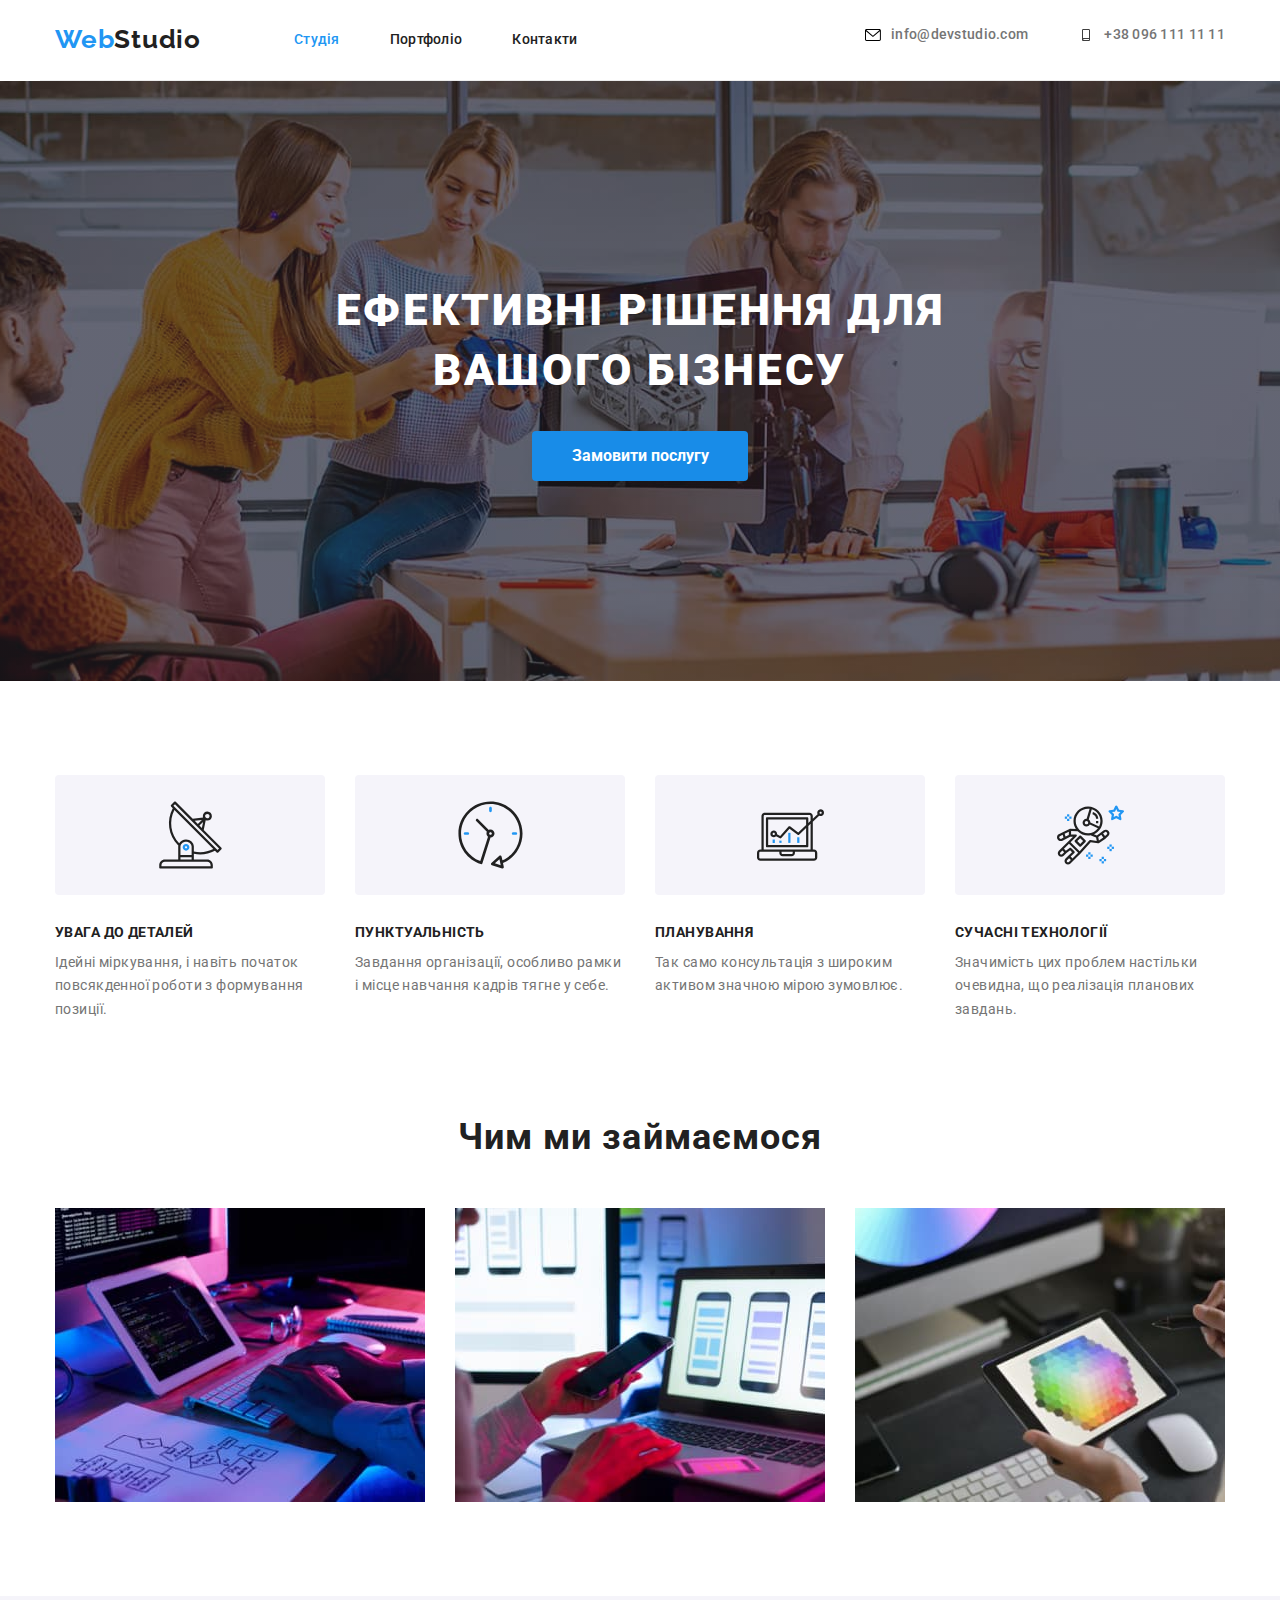
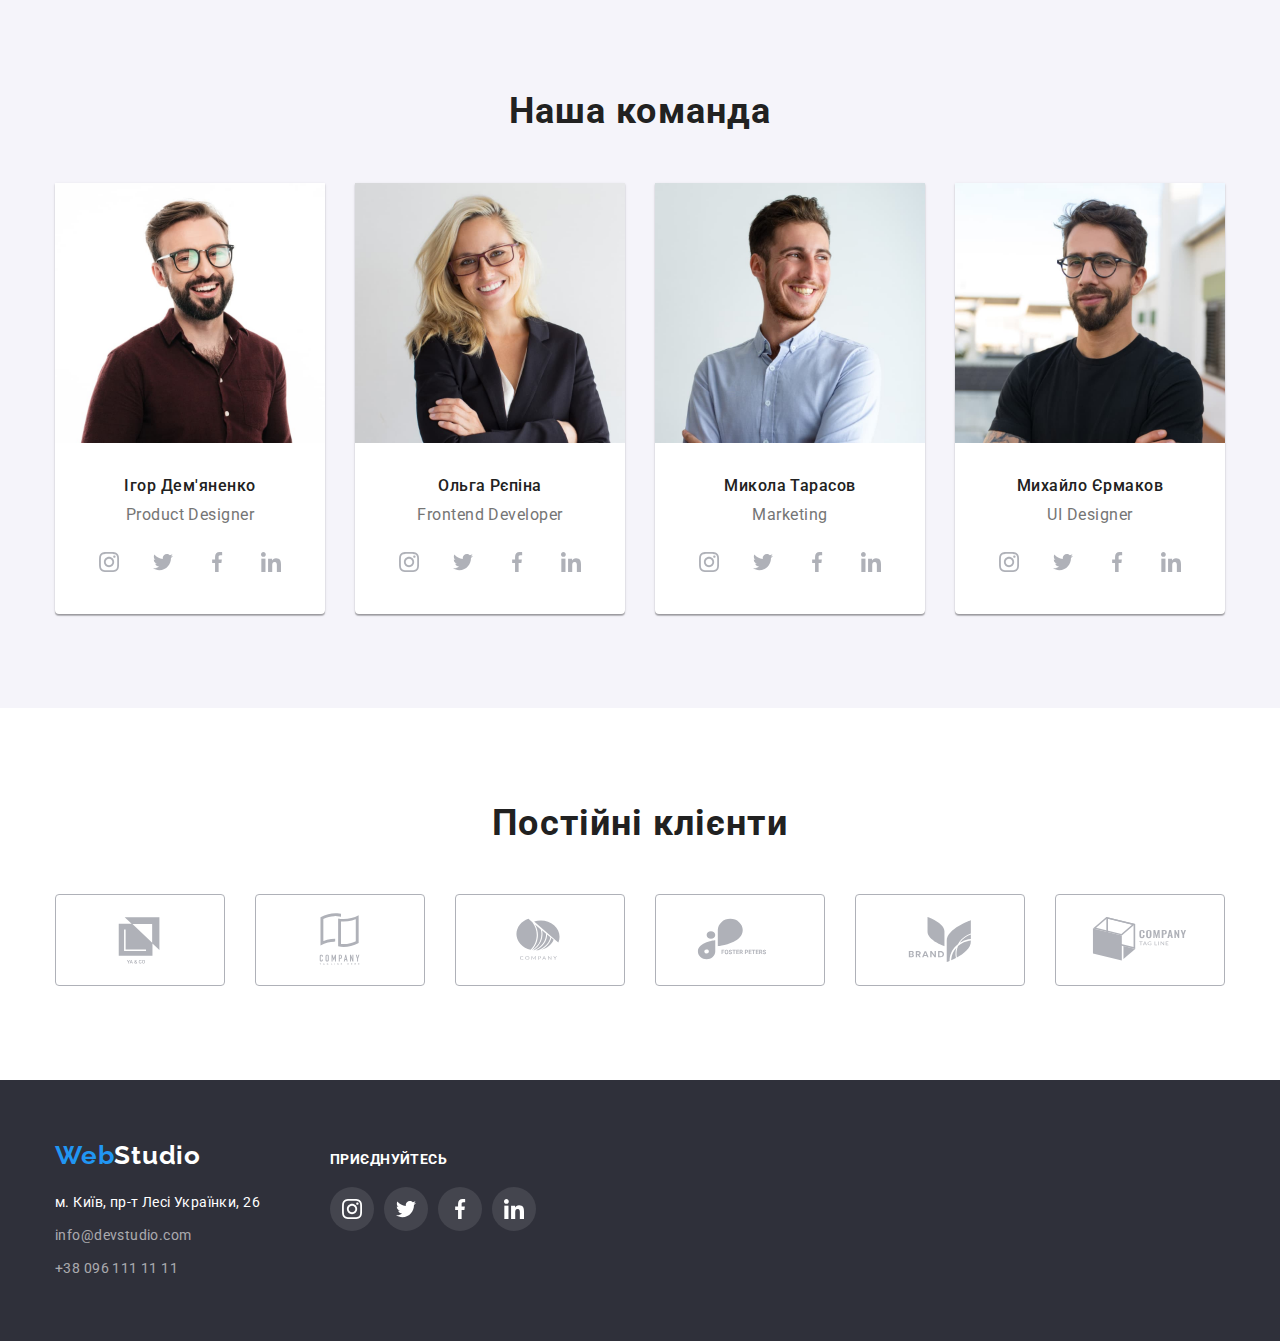
==== index.html @ f7075332 "починає дз-5" ====
<!DOCTYPE html>
<html lang="uk">
<head>
    <meta charset="UTF-8">
    <meta name="viewport" content="width=device-width, initial-scale=1.0">
    <title>Document</title>
    <link rel="preconnect" href="https://fonts.googleapis.com">
    <link rel="preconnect" href="https://fonts.gstatic.com" crossorigin>
    <link href="https://fonts.googleapis.com/css2?family=Raleway:wght@700&family=Roboto:wght@400;500;700;900&display=swap"
        rel="stylesheet">
        <link rel="stylesheet" href="https://cdn.jsdelivr.net/npm/modern-normalize@1.1.0/modern-normalize.min.css">
    <link rel="stylesheet" href="./css/style.css">
</head>
<body>
    <header class="main-header">
     <div class="content-header conteiner">
      <nav class="main-nav">
      <a class="logo link" href="./index.html">Web<span class="logo-black">Studio</span></a>
      <ul class="menu list">
       <li class="menu-item"><a class="menu-link link current" href="./index.html">Студія</a></li>
       <li class="menu-item"><a class="menu-link link" href="./portfolio.html">Портфоліо</a></li>
       <li class="menu-item"><a class="menu-link link" href="">Контакти</a></li>
    </ul>
    </nav>
    <ul class="contact list">
        <li class="contact-item">
               <a class="contact-mail link" href="mailto:info@devstudio.com"><svg class="svg-header" width="16px" height="12px">
                <use href="./img/sprite.svg#icon-envelope"></use>
               </svg>info@devstudio.com</a>
        </li>
        <li class="contact-item"><a class="contact-tel link" href="tel:+380961111111"><svg class="svg-header" width="16px" height="12px">
            <use href="./img/sprite.svg#icon-smartphone"></use>
        </svg>+38 096 111 11 11</a>
        </li>
    </ul>
</div>
    </header>
    
    <main>
        <section class="section hero">
            <div class="hero-content conteiner">
            <h1 class="hero-title">Ефективні рішення для вашого бізнесу</h1>
            <button class="modal-button" type="button">Замовити послугу</button>
        </div>
        </section>
        <section class="section">
            <div class="conteiner">
            <h2 class="section-title visually-hidden link">Наші особливості</h2>
            <ul class="benefits-list list">
                <li class="work-item">
                    <div class="svg-item">
                    <svg class="work-svg">
                        <use href="./img/sprite.svg#icon-antenna"></use>
                    </svg>
                   </div>
                    <h3 class="work-title">УВАГА ДО ДЕТАЛЕЙ</h3>
                    <p class="benefits-text">Ідейні міркування, і навіть початок повсякденної роботи з формування позиції.</p>
                </li>
                <li class="work-item">
                    <div class="svg-item">
                        <svg class="work-svg">
                        <use href="./img/sprite.svg#icon-clock"></use>
                    </svg>
                   </div>
                    <h3 class="work-title">ПУНКТУАЛЬНІСТЬ</h3>
                    <p class="benefits-text">Завдання організації, особливо рамки і місце навчання кадрів тягне у себе.</p>
                </li>
                <li class="work-item">
                    <div class="svg-item">
                    <svg class="work-svg">
                        <use href="./img/sprite.svg#icon-diagram"></use>
                    </svg>
                </div>
                    <h3 class="work-title">ПЛАНУВАННЯ</h3>
                    <p class="benefits-text">Так само консультація з широким активом значною мірою зумовлює.</p>
                </li>
                <li class="work-item">
                    <div class="svg-item">
                    <svg class="work-svg">
                        <use href="./img/sprite.svg#icon-astronaut"></use>
                    </svg>
                    </div>
                    <h3 class="work-title">СУЧАСНІ ТЕХНОЛОГІЇ</h3>
                    <p class="benefits-text">Значимість цих проблем настільки очевидна, що реалізація планових завдань.</p>
                </li>
            </ul>
        </div>
        </section>
        <section class="section about">
            <div class="conteiner">
            <h2 class="section-title">Чим ми займаємося</h2>
            <ul class="img-list list">
                <li>
                    <img class="img-about" src="./img/верстка.jpg" alt="верстка" width="370">
                </li>
                <li>
                    <img class="img-about" src="./img/адаптація.jpg" alt="адаптація" width="370">
                </li>
                <li>
                    <img class="img-about" src="./img/графічні_роботи.jpg" alt="графічні роботи" width="370">
                </li>
            </ul>
        </div>
        </section>
        <section class="section" style="background-color: #F5F4FA;">
            <div class="conteiner">
            <h2 class="team-title">Наша команда</h2>
            <ul class="personal-list list">
                <li class="team-item">
                    <img class="img-team" src="./img/Product_Designer.jpg" alt="Product Designer" width="270">
                    <h3 class="personal-title">Ігор Дем'яненко</h3>
                    <p class="personal-text">Product Designer</p>
                    <ul class="social-list list">
                        <li class="social-item">
                            <a class="social-link" href="">
                            <svg class="svg-social" lang="en" aria-label="icon instagram" width="20px" height="20px">
                                <use href="./img/sprite.svg#icon-instagram"></use>
                            </svg>
                        </a>
                        </li>
                        <li><a class="social-link" href="">
                            <svg class="svg-social" lang="en" aria-label="icon twitter" width="20px" height="20px">
                                <use href="./img/sprite.svg#icon-Twitter"></use>
                            </svg>
                        </a>
                        </li>
                        <li>
                            <a class="social-link" href="">
                            <svg class="svg-social" lang="en" aria-label="icon facebook" width="20px" height="20px">
                                <use href="./img/sprite.svg#icon-facebook"></use>
                            </svg>
                        </a>
                        </li>
                        <li>
                            <a class="social-link" href="">
                            <svg class="svg-social" lang="en" aria-label="icon linkedin" width="20px" height="20px">
                                <use href="./img/sprite.svg#icon-linkedin"></use>
                            </svg>
                        </a>
                        </li>
                    </ul>
                </li>
                <li class="team-item">
                    <img class="img-team" src="./img/Frontend_Developer.jpg" alt="Frontend Developer" width="270">
                    <h3 class="personal-title">Ольга Рєпіна</h3>
                    <p class="personal-text">Frontend Developer</p>
                    <ul class="social-list list">
                        <li class="social-item">
                            <a class="social-link" href="">
                            <svg class="svg-social" lang="en" aria-label="icon instagram" width="20px" height="20px">
                                <use href="./img/sprite.svg#icon-instagram"></use>
                            </svg>
                        </a>
                        </li>
                        <li><a class="social-link" href="">
                            <svg class="svg-social" lang="en" aria-label="icon twitter" width="20px" height="20px">
                                <use href="./img/sprite.svg#icon-Twitter"></use>
                            </svg>
                        </a>
                        </li>
                        <li>
                            <a class="social-link" href="">
                            <svg class="svg-social" lang="en" aria-label="icon facebook" width="20px" height="20px">
                                <use href="./img/sprite.svg#icon-facebook"></use>
                            </svg>
                        </a>
                        </li>
                        <li>
                            <a class="social-link" href="">
                            <svg class="svg-social" lang="en" aria-label="icon linkedin" width="20px" height="20px">
                                <use href="./img/sprite.svg#icon-linkedin"></use>
                            </svg>
                        </a>
                        </li>
                    </ul>
                </li>
                <li class="team-item">
                    <img class="img-team" src="./img/Marketing.jpg" alt="Marketing" width="270">
                    <h3 class="personal-title">Микола Тарасов</h3>
                    <p class="personal-text">Marketing</p>
                    <ul class="social-list list">
                        <li class="social-item">
                            <a class="social-link" href="">
                            <svg class="svg-social" lang="en" aria-label="icon instagram" width="20px" height="20px">
                                <use href="./img/sprite.svg#icon-instagram"></use>
                            </svg>
                        </a>
                        </li>
                        <li><a class="social-link" href="">
                            <svg class="svg-social" lang="en" aria-label="icon twitter" width="20px" height="20px">
                                <use href="./img/sprite.svg#icon-Twitter"></use>
                            </svg>
                        </a>
                        </li>
                        <li>
                            <a class="social-link" href="">
                            <svg class="svg-social" lang="en" aria-label="icon facebook" width="20px" height="20px">
                                <use href="./img/sprite.svg#icon-facebook"></use>
                            </svg>
                        </a>
                        </li>
                        <li>
                            <a class="social-link" href="">
                            <svg class="svg-social" lang="en" aria-label="icon linkedin" width="20px" height="20px">
                                <use href="./img/sprite.svg#icon-linkedin"></use>
                            </svg>
                        </a>
                        </li>
                    </ul>
                </li>
                <li class="team-item">
                    <img class="img-team" src="./img/UI_Designer.jpg" alt="UI Designer" width="270">
                    <h3 class="personal-title">Михайло Єрмаков</h3>
                    <p class="personal-text">UI Designer</p>
                    <ul class="social-list list">
                        <li class="social-item">
                            <a class="social-link" href="">
                            <svg class="svg-social" lang="en" aria-label="icon instagram" width="20px" height="20px">
                                <use href="./img/sprite.svg#icon-instagram"></use>
                            </svg>
                        </a>
                        </li>
                        <li><a class="social-link" href="">
                            <svg class="svg-social" lang="en" aria-label="icon twitter" width="20px" height="20px">
                                <use href="./img/sprite.svg#icon-Twitter"></use>
                            </svg>
                        </a>
                        </li>
                        <li>
                            <a class="social-link" href="">
                            <svg class="svg-social" lang="en" aria-label="icon facebook" width="20px" height="20px">
                                <use href="./img/sprite.svg#icon-facebook"></use>
                            </svg>
                        </a>
                        </li>
                        <li>
                            <a class="social-link" href="">
                            <svg class="svg-social" lang="en" aria-label="icon linkedin" width="20px" height="20px">
                                <use href="./img/sprite.svg#icon-linkedin"></use>
                            </svg>
                        </a>
                        </li>
                    </ul>
                </li>
            </ul>
        </div>
        </section>
        <section class="section">
            <div class="conteiner">
                <h2 class="client-title">Постійні клієнти</h2>
                <ul class="client-list list">
                    <li class="client-item">
                        <a class="client-link" href="">
                            <svg class="client-svg">
                                <use href="./img/sprite.svg#icon-Company"></use>
                            </svg>
                        </a>
                    </li>
                    <li class="client-item">
                        <a class="client-link" href="">
                            <svg class="client-svg">
                                <use href="./img/sprite.svg#icon-Company-1"></use>
                            </svg>
                        </a>
                    </li>
                    <li class="client-item">
                        <a class="client-link" href="">
                            <svg class="client-svg">
                                <use href="./img/sprite.svg#icon-Company-2"></use>
                            </svg>
                        </a>
                    </li>
                    <li class="client-item">
                        <a class="client-link" href="">
                            <svg class="client-svg">
                                <use href="./img/sprite.svg#icon-Company-3"></use>
                            </svg>
                        </a>
                    </li>
                    <li class="client-item">
                        <a class="client-link" href="">
                            <svg class="client-svg">
                                <use href="./img/sprite.svg#icon-Company-4"></use>
                            </svg>
                        </a>
                    </li>
                    <li class="client-item">
                        <a class="client-link" href="">
                            <svg class="client-svg">
                                <use href="./img/sprite.svg#icon-Company-5"></use>
                            </svg>
                        </a>
                    </li>
                </ul>
            </div>
        </section>
    </main>
    <footer class="footer">
        <div class="conteiner footer-parts">
            <div class="footer-left">
        <a class="logo-footer link" href="./index.html">Web<span class="logo-white">Studio</span></a>
        <address class="footer-contact">
         <ul class="contact-footer list">
            <li class="contact-item"><a class="contact-adress link" href="">м. Київ, пр-т Лесі Українки, 26</a>
            </li>
            <li class="contact-item"><a class="contact-mail-footer link" href="mailto:info@devstudio.com">info@devstudio.com</a>
            </li>
            <li class="contact-item"><a class="contact-tel-footer link" href="tel:+380961111111">+38 096 111 11 11</a>
            </li>
         </ul>
        </address>
       </div>
        <div class="footer-social">
        <h3 class="footer-social-title">приєднуйтесь</h3>
        <ul class="footer-social-list list">
            <li class="footer-social-item">
                <a class="social-link-footer" href="">
                    <svg class="svg-social-footer" lang="en" aria-label="icon instagram" width="20px" height="20px">
                        <use href="./img/sprite.svg#icon-instagram"></use>
                    </svg>
                </a>
            </li>
            <li class="footer-social-item">
                <a class="social-link-footer" href="">
                    <svg class="svg-social-footer" lang="en" aria-label="icon Twitter" width="20px" height="20px">
                        <use href="./img/sprite.svg#icon-Twitter"></use>
                    </svg>
                </a>
            </li><li class="footer-social-item">
                <a class="social-link-footer" href="">
                    <svg class="svg-social-footer" lang="en" aria-label="icon facebook" width="20px" height="20px">
                        <use href="./img/sprite.svg#icon-facebook"></use>
                    </svg>
                </a>
            </li><li class="footer-social-item">
                <a class="social-link-footer" href="">
                    <svg class="svg-social-footer" lang="en" aria-label="icon linkedin" width="20px" height="20px">
                        <use href="./img/sprite.svg#icon-linkedin"></use>
                    </svg>
                </a>
            </li>
        </ul>
    </div>
    </div>
    
    </footer>
</body>
</html>
---- css/style.css ----
:root {
    --primary-text-color: #757575;
    --secondary-text-color: #212121;
    --background-color: #F5F5F5;
    --accent-color: #2196F3;

}

.link { 
    text-decoration: none;
 }

 .list {
    list-style: none;
}

.img {
    display: block;
}

.h2{
    display: none;
}



h1,
h2,
h3,
h4,
p {
    margin-top: 0;
    margin-bottom: 0;
}

ul,
ol {
    margin-top: 0;
    margin-bottom: 0;
    padding-left: 0;
}

.conteiner {
    margin-right: auto;
    margin-left: auto;
    width: 1200px;
    padding-right: 15px;
    padding-left: 15px;
    
    
}

.visually-hidden {
    position: absolute;
    width: 1px;
    height: 1px;
    margin: -1px;
    border: 0;
    padding: 0;
    white-space: nowrap;
    clip-path: inset(100%);
    clip: rect(0 0 0 0);
    overflow: hidden;
}

.section {
    padding-top: 94px;
    padding-bottom: 94px;
}


/* основной текст #757575*/
/* вторичный цвет текста #212121*/
/* цвет фона #F5F5F5*/
/* акцент #2196F3*/

/*header*/

.main-header {
    background-color: #FFFFFF;
}

.work {
    background-color: #FFFFFF;
}

.team {
    background-color: #F5F4FA;
}

body {
font-family: 'Roboto', sans-serif;
color: var(--primary-text-color);
font-size: 14px;
}

.logo {
    font-family: 'Raleway';
    font-weight: 700;
    font-size: 26px;
    line-height: 1.19;
    letter-spacing: 0.03em;
    color: var(--accent-color);
    margin-right: 93px;
    padding-top: 24px;
    padding-bottom: 25px;
}

.logo-black {
    color: var(--secondary-text-color);
}

.logo-white {
    color: #FFFFFF;
}



.menu-item {
    font-weight: 500;
    font-size: 14px;
    line-height: 1.14;
    letter-spacing: 0.02em;
    color:var(--secondary-text-color);
}

.content-header {
    display: flex;
    align-items: center;
    border-bottom: 1px solid #ECECEC;;
}

.main-nav {
    display: flex;
    align-items: center;
}

.menu {
    display: flex;
    align-items: center;
    column-gap: 50px;

}

.contact {
    display: flex;
    column-gap: 50px;
    margin-left: auto; 
}

.svg-header {
    margin-right: 10px;
}


.menu .current {
    color: var(--accent-color);
}
        
.menu-link:hover,
.menu-link:focus {
color: var(--accent-color);
}



.menu-link {
    color: var(--secondary-text-color);
}

.contact-mail {
    display: flex;
    color: var(--primary-text-color);
    font-weight: 500;
    font-size: 14px;
    line-height: 1.14;
    letter-spacing: 0.02em;
    align-items: center;
}

.contact-tel {
    color: var(--primary-text-color);
    font-weight: 500;
    font-size: 14px;
    line-height: 1.14;
    letter-spacing: 0.02em;
    display: flex;
    align-items: center;
}



.contact-mail:hover,
.contact-mail:focus {
    color: var(--accent-color);
    fill: var(--accent-color);
}

.contact-tel:hover,
.contact-tel:focus {
    color:var(--accent-color);
    fill: var(--accent-color);
}

.contact-mail-footer:hover,
.contact-mail-footer:focus {
    color: var(--accent-color);
}

.contact-tel-footer:hover,
.contact-tel-footer:focus {
    color: var(--accent-color);
}

.contact-adress:hover,
.contact-adress:focus{
    color:var(--accent-color);
}

/*    Hero    */

.hero {
    background-color: #2F303A;
    text-align: center;
    background-image: linear-gradient(rgba(47, 48, 58, 0.4), rgba(47, 48, 58, 0.4)), url("../img/background.jpg");
    background-size: cover;
    background-repeat: no-repeat;
    max-width: 1600px;
    background-position: center;
    padding-top: 200px;
    padding-bottom: 200px;
    margin-right: auto;
    margin-left: auto;
}

.hero-content {
    

}

.hero-title {
    width: 696px;
    font-weight: 900;
    font-size: 44px;
    line-height: 1.36;
    color: #FFFFFF;
    text-align: center;
    letter-spacing: 0.06em;
    text-transform: uppercase;
    margin-bottom: 30px;
    margin-right: auto;
    margin-left: auto;
}



.modal-button {
    width: 216px;
    height: 50px;
    font-weight: 700;
    font-size: 16px;
    line-height: 1.88;
    color: #FFFFFF;
    background-color: #188CE8;
    cursor: pointer;
    border: 216px 50px;
    border-radius: 4px;
    border: none;
}

/* work*/
.benefits-img-list{
    display: flex;
    column-gap: 30px;
}


.benefits-list {
    display: flex;
    column-gap: 30px;
}

.section-title {
    color: var(--secondary-text-color);
    font-size: 36px;
    line-height: 1.17;
    text-align: center;
    letter-spacing: 0.03em;
}

.work-img {
    width: 270px;
    height: 120px;
    border-radius: 4px;
    border: none;
    margin-bottom: 30px;
    background-color: #F5F4FA;
    padding-top: 25px;
}

.work-svg {
    width: 67px;
    height: 70px;
}

.work-title {
    font-size: 14px;
    line-height: 1.14;
    letter-spacing: 0.03em;
    text-transform: uppercase;
    color: var(--secondary-text-color);
    align-items: flex-start;
    margin-bottom: 10px;
}

.work-item {
    width: 270px;
   
}

.benefits-text {
    font-weight: 400;
    line-height: 1.71;
    letter-spacing: 0.03em;
}

.svg-item {
    display: flex;
    justify-content: center;
    height: 120px;
    border-radius: 4px;
    border: none;
    margin-bottom: 30px;
    background-color: #F5F4FA;
    padding-top: 25px;
}


/*about*/

.about {
    padding-top: 0px;
}



.img-list {
    display: flex;
    column-gap: 30px;
    margin-bottom: auto;
    margin-top: 50px;
}

.img-about {
    display: block;
    max-width: 100%;
    height: auto;
}



/* team */

.personal-list {
    display: flex;
    column-gap: 30px;
}

.social-list {
    display: flex;
    justify-content: center;
    padding-bottom: 30px;
    column-gap: 10px;
}

.svg-social {
    fill: #AFB1B8;
}

.social-link {
    display: flex;
    justify-content: center;
    align-items: center;
    width: 44px;
    height: 44px;
    border-radius: 50%;
}

.social-link:hover,
.social-link:focus {
    background-color: var(--accent-color);
}

.social-link:hover .svg-social,
.social-link:focus .svg-social {
    fill: #FFFFFF;
}

.personal-svg {
    display: flex;
}

.img-team {
    padding-bottom: 30px;
}

.team-item {
    background: #FFFFFF;
        /* material shadow v1 */
    
    box-shadow: 0px 1px 3px rgba(0, 0, 0, 0.12), 0px 1px 1px rgba(0, 0, 0, 0.14), 0px 2px 1px rgba(0, 0, 0, 0.2);
    border-radius: 0px 0px 4px 4px;
}

.team-title {
    margin-bottom: 50px;
    color: var(--secondary-text-color);
        font-size: 36px;
        line-height: 1.17;
        text-align: center;
        letter-spacing: 0.03em;
}

.personal-title {
   font-weight: 500;
    font-size: 16px;
    line-height: 1.19;
    letter-spacing: 0.03em;
    margin-bottom: 10px;
    text-align: center;
    color: var(--secondary-text-color)
    
    
}

.personal-text {
    text-align: center;
    font-size: 16px;
    line-height: 1.19;
    letter-spacing: 0.03em;
    margin-bottom: 16px;
    }

    /* Client*/


.client-title {
    margin-bottom: 50px;
    color: var(--secondary-text-color);
    font-size: 36px;
    line-height: 1.17;
    text-align: center;
    letter-spacing: 0.03em;
}

.client-list {
    display: flex;
    column-gap: 30px;
}

 .client-link {
    display: flex;
    justify-content: center;
    align-items: center;
    width: 170px;
    height: 92px;
    border: 1px solid #AFB1B8;
    border-radius: 4px;
}

.client-svg {
    width: 106px;
    height: 60px;
    fill: #AFB1B8;
}

.client-link:hover .client-svg,
.client-link:focus .client-svg {
    fill: var(--accent-color);
}

.client-link:hover,
.client-link:focus {
    border: 1px solid var(--accent-color);
}


   

/*  Portfolio  */

.content-header-portfolio {
    display: flex;
    align-items: center;
    margin-bottom: 94px;
}



.filter {
    display: flex;
   justify-content: center;
    text-align: center;
    margin-bottom: 50px;
    gap: 8px;
}

.card-set {
    display: flex;
    flex-wrap: wrap;
    gap: 30px;
}

.project-item {
    width: calc((100% - 60px)/ 3 );
    border: 1px solid #EEEEEE;
}


.project-item:hover {
    box-shadow: 0px 1px 1px rgba(0, 0, 0, 0.12), 0px 4px 4px rgba(0, 0, 0, 0.06), 1px 4px 6px rgba(0, 0, 0, 0.16);
}


.button {
   font-family: inherit;
   font-weight: 500;
   font-size: 16px;
   line-height: 1.63;
   text-align: center;
   letter-spacing: 0.03em;
   cursor: pointer;
   color: var(--secondary-text-color);
   background-color: #F5F4FA;
   border: none;
   border-radius: 4px;
   padding: 6px 22px;
}

.filter .current {
    color: #FFFFFF;
    background-color: var(--accent-color);
}

.button:hover,
.button:focus {
    color: #FFFFFF;
    background-color: var(--accent-color);
    box-shadow: 0px 3px 1px rgba(0, 0, 0, 0.1), 0px 1px 2px rgba(0, 0, 0, 0.08), 0px 2px 2px rgba(0, 0, 0, 0.12);
}


.project-title {

    font-size: 18px;
    line-height: 2;
    letter-spacing: 0.06em;
    color: var(--secondary-text-color);
    padding-top: 20px;
    padding-right: 24px;
    padding-left: 24px;
    margin-bottom: 4px;
}
.project-text {
    
    font-size: 16px;
    line-height: 1.88;
    letter-spacing: 0.03em;
    padding-right: 24px;
    padding-left: 24px;
    padding-bottom: 20px;
}

/* footer */

.contact-item:not(:last-child) {
    margin-bottom: 9px;
}

.contact-adress {
    font-weight: 400;
    font-size: 14px;
    line-height: 1.71;
    letter-spacing: 0.03em;
    color: #FFFFFF;
}

.footer-contact {
    font-style: normal;
    margin-right: 70px;
}

.contact-footer {
    margin-bottom: auto;
    gap: 9px;
}

.contact-mail-footer {
    font-weight: 400;
    font-size: 14px;
    line-height: 1.71;
    letter-spacing: 0.03em;
    color: rgba(255, 255, 255, 0.6);
}

.contact-tel-footer {
    font-weight: 400;
    font-size: 14px;
    line-height: 1.71;
    letter-spacing: 0.03em;
    color: rgba(255, 255, 255, 0.6);
}

.logo-footer {
    font-family: 'Raleway';
    font-weight: 700;
    font-size: 26px;
    line-height: 1.19;
    letter-spacing: 0.03em;
    color: var(--accent-color);
    margin-bottom: 20px;
    display: block;

}

.footer {
    background-color: #2F303A;
    padding: 60px 0px;
}

/*.logo-footer {
    margin-top: 60px;
    margin-bottom: 20px;
}*/

.footer-parts {
    display: flex;
    align-items: baseline;
}

.footer-social-title {
    font-size: 14px;
    line-height: 16px;
    letter-spacing: 0.03em;
    text-transform: uppercase;
    color: #FFFFFF;
    margin-bottom: 20px;
}

.footer-social-list {
    display: flex;
    column-gap: 10px;
}

.social-link-footer {
    display: flex;
    justify-content: center;
    align-items: center;
    width: 44px;
    height: 44px;
    border-radius: 50%;
    background: rgba(255, 255, 255, 0.1);
}

.svg-social-footer {
    fill: #FFFFFF;
}

.social-link-footer:hover,
.social-link-footer:focus {
    background-color: var(--accent-color);
}
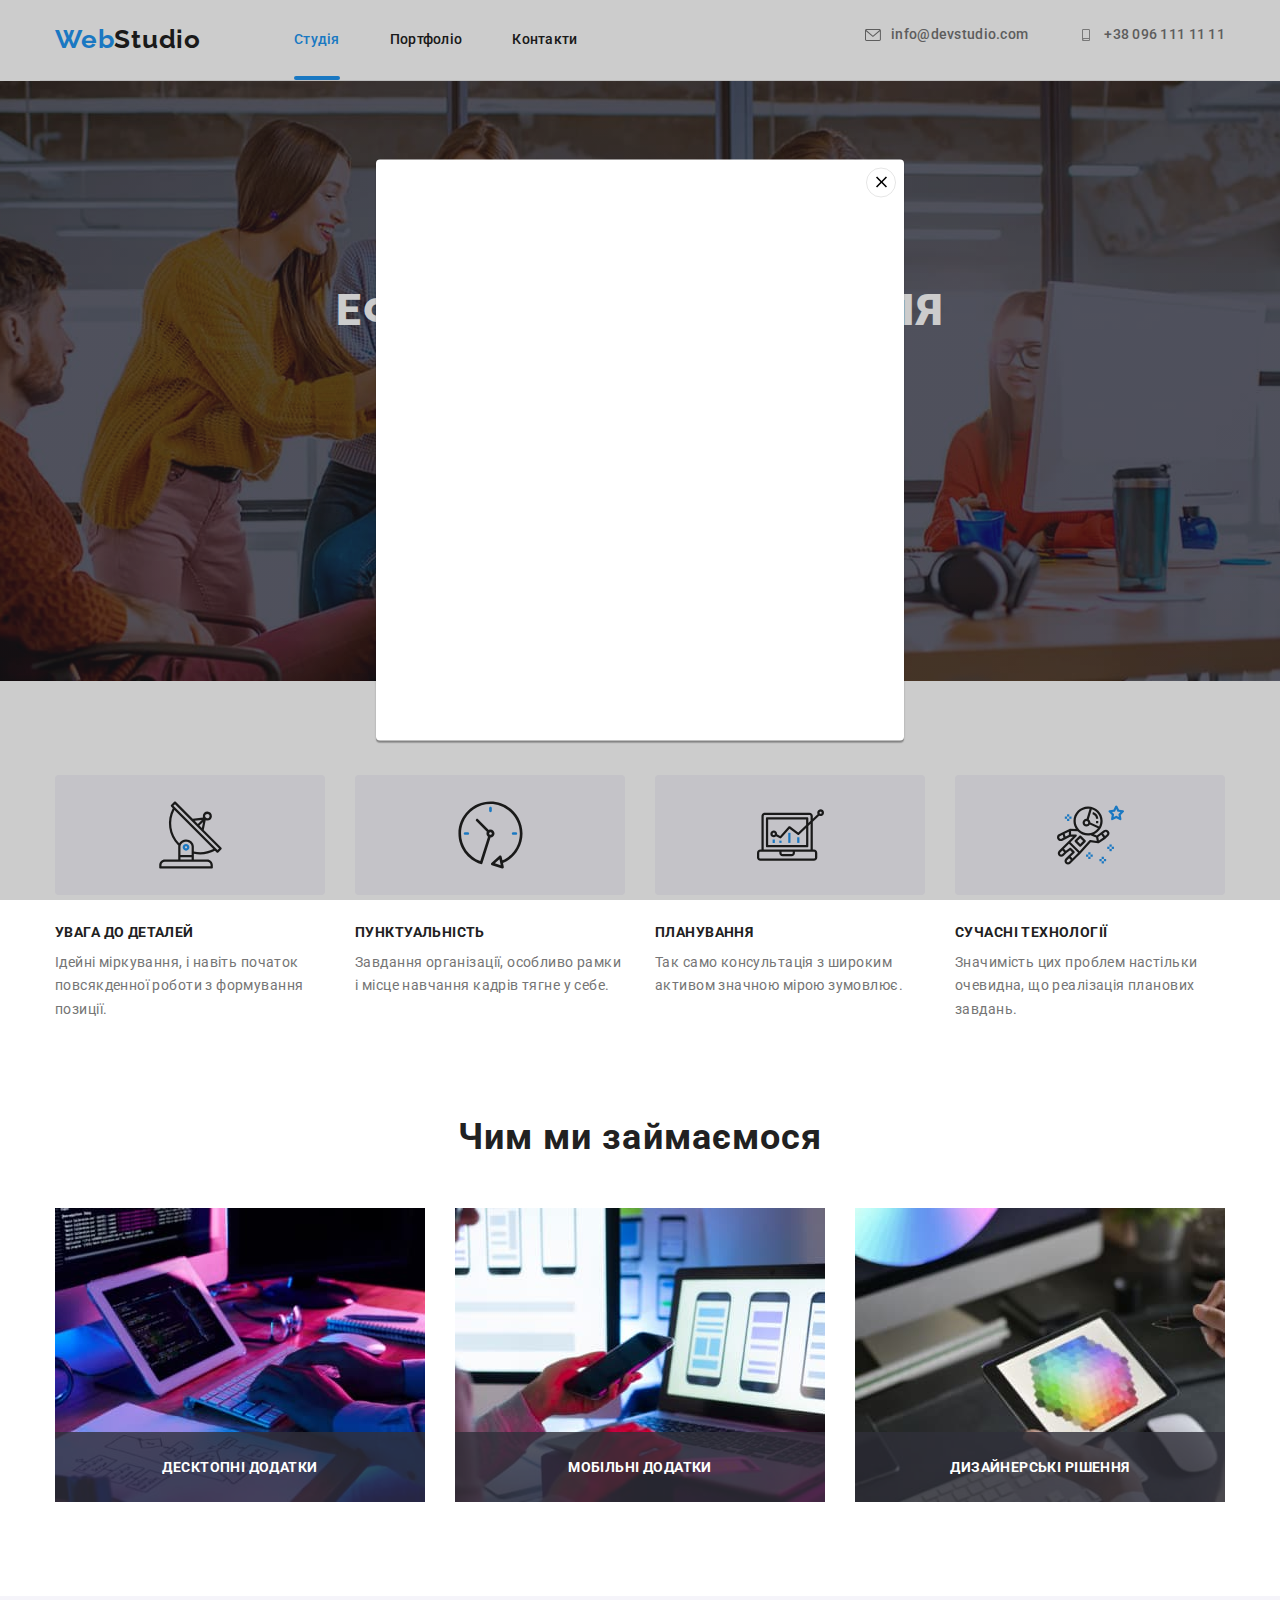
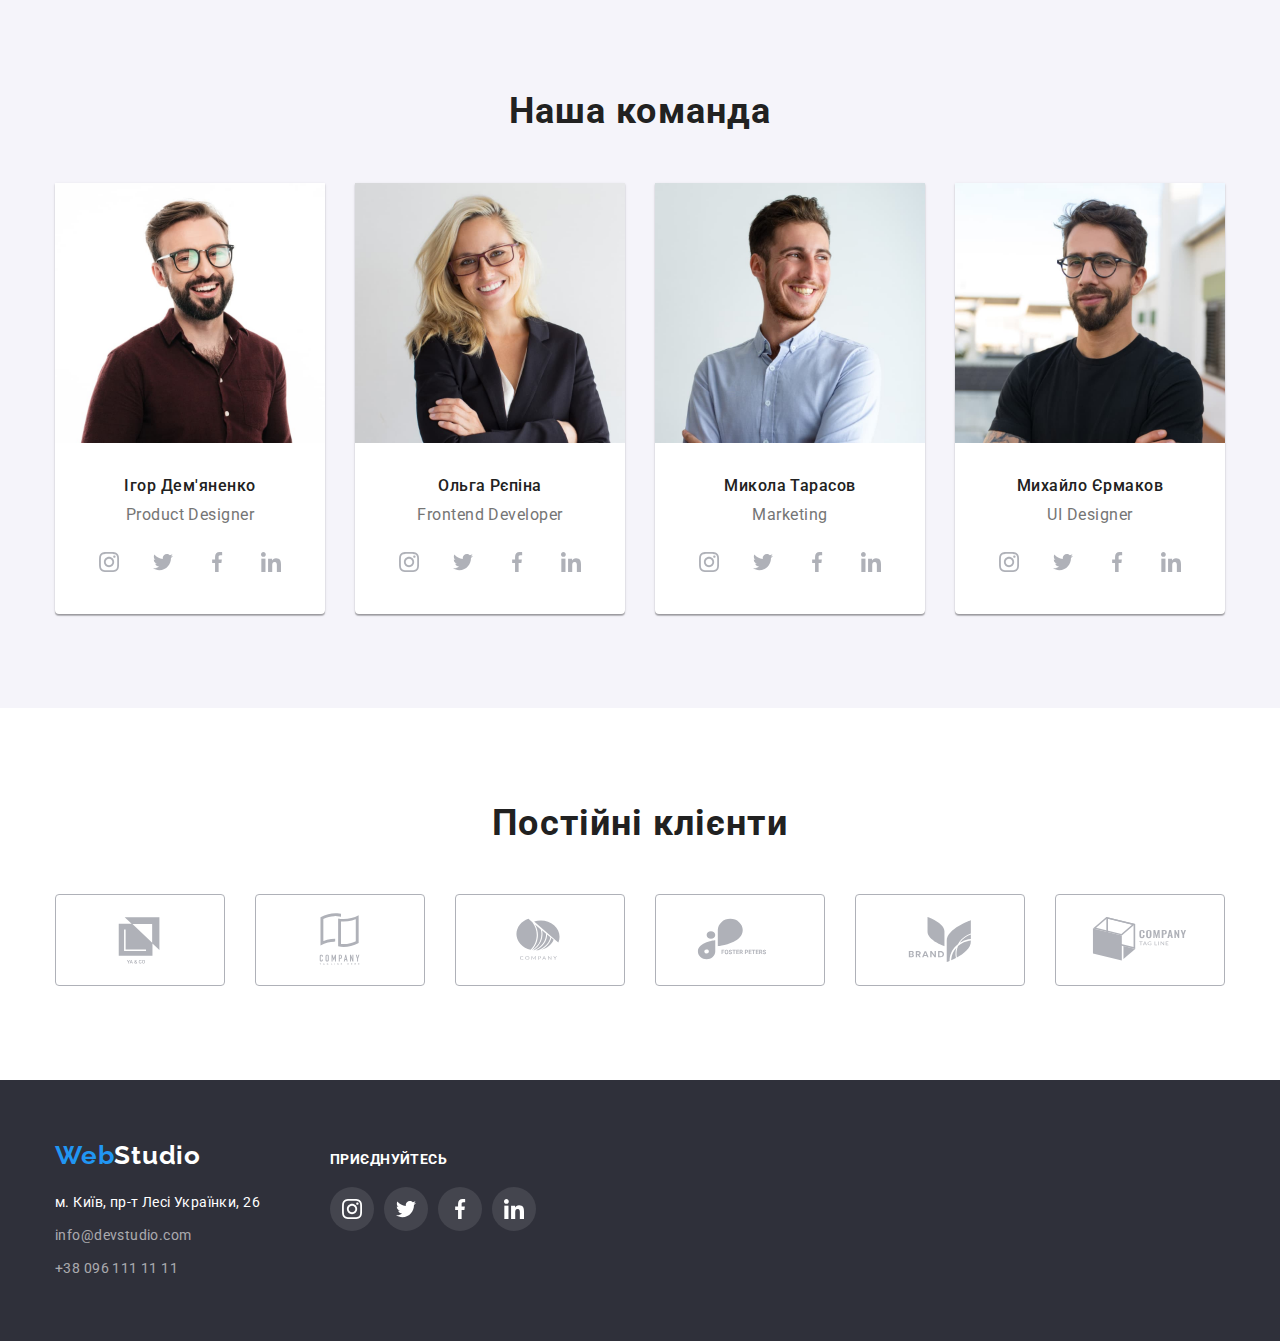
==== commit 08a71250: "закінчує дз-5" ====
--- a/index.html
+++ b/index.html
@@ -40,7 +40,7 @@
         <section class="section hero">
             <div class="hero-content conteiner">
             <h1 class="hero-title">Ефективні рішення для вашого бізнесу</h1>
-            <button class="modal-button" type="button">Замовити послугу</button>
+            <button class="modal-button" type="button" data-modal-open>Замовити послугу</button>
         </div>
         </section>
         <section class="section">
@@ -90,14 +90,17 @@
             <div class="conteiner">
             <h2 class="section-title">Чим ми займаємося</h2>
             <ul class="img-list list">
-                <li>
+                <li class="about-item">
                     <img class="img-about" src="./img/верстка.jpg" alt="верстка" width="370">
-                </li>
-                <li>
+                    <p class="about-text">Десктопні додатки</p>
+                </li>
+                <li class="about-item">
                     <img class="img-about" src="./img/адаптація.jpg" alt="адаптація" width="370">
-                </li>
-                <li>
+                    <p class="about-text">Мобільні додатки</p>
+                </li>
+                <li class="about-item">
                     <img class="img-about" src="./img/графічні_роботи.jpg" alt="графічні роботи" width="370">
+                    <p class="about-text">Дизайнерські рішення</p>
                 </li>
             </ul>
         </div>
@@ -342,7 +345,16 @@
         </ul>
     </div>
     </div>
-    
     </footer>
+    <div class="backdrop" data-modal>
+        <div class="modal">
+            <button class="close-modal" type="button" data-modal-close>
+                <svg class="modal-close-icon" width="18" height="18">
+                    <use href="./img/sprite.svg#icon-close"></use>
+                </svg>
+            </button>
+        </div>
+    </div>
+    <script src="./js/modal.js"></script>
 </body>
 </html>--- a/css/style.css
+++ b/css/style.css
@@ -3,6 +3,7 @@
     --secondary-text-color: #212121;
     --background-color: #F5F5F5;
     --accent-color: #2196F3;
+    --timing-function: cubic-bezier(0.4, 0, 0.2, 1);
 
 }
 
@@ -165,10 +166,32 @@
 
 
 .menu-link {
+    position: relative;
     color: var(--secondary-text-color);
+    padding-top: 32px;
+    padding-bottom: 32px;
+    transition: color 250ms var(--timing-function);
+    
+}
+
+.current {
+    position: relative;
+}
+
+.menu-link.current::after{
+    display: block;
+    content: '';
+    width: 100%;
+    height: 4px;
+    border-radius: 2px;
+    background-color: var(--accent-color);
+    position: absolute;
+    bottom: -1px; 
+
 }
 
 .contact-mail {
+    
     display: flex;
     color: var(--primary-text-color);
     font-weight: 500;
@@ -176,6 +199,8 @@
     line-height: 1.14;
     letter-spacing: 0.02em;
     align-items: center;
+    fill: var(--primary-text-color);
+    transition: color 250ms var(--timing-function), fill 250ms var(--timing-function); 
 }
 
 .contact-tel {
@@ -186,6 +211,8 @@
     letter-spacing: 0.02em;
     display: flex;
     align-items: center;
+    fill: var(--primary-text-color);
+    transition: color 250ms var(--timing-function), fill 250ms var(--timing-function);
 }
 
 
@@ -233,11 +260,6 @@
     margin-left: auto;
 }
 
-.hero-content {
-    
-
-}
-
 .hero-title {
     width: 696px;
     font-weight: 900;
@@ -327,12 +349,12 @@
 .svg-item {
     display: flex;
     justify-content: center;
+    align-items: center;
     height: 120px;
     border-radius: 4px;
     border: none;
     margin-bottom: 30px;
     background-color: #F5F4FA;
-    padding-top: 25px;
 }
 
 
@@ -349,6 +371,10 @@
     column-gap: 30px;
     margin-bottom: auto;
     margin-top: 50px;
+}
+
+.about-item {
+    position: relative;
 }
 
 .img-about {
@@ -357,6 +383,23 @@
     height: auto;
 }
 
+.about-text {
+    display: flex;
+    justify-content: center;
+    align-items: center;
+    color:#FFFFFF;
+    font-weight: 700;
+    text-align: center;
+    letter-spacing: 0.03em;
+    text-transform: uppercase;
+    position: absolute;
+    bottom: 0;
+    width: 100%;
+    height: 70px;
+    background: rgba(47, 48, 58, 0.8);
+    z-index: 1;
+}
+
 
 
 /* team */
@@ -384,6 +427,7 @@
     width: 44px;
     height: 44px;
     border-radius: 50%;
+    transition: background-color 250ms var(--timing-function), fill 250ms var(--timing-function);
 }
 
 .social-link:hover,
@@ -466,6 +510,7 @@
     height: 92px;
     border: 1px solid #AFB1B8;
     border-radius: 4px;
+    transition: fill 250ms var(--timing-function), border 250ms var(--timing-function);
 }
 
 .client-svg {
@@ -495,7 +540,26 @@
     margin-bottom: 94px;
 }
 
-
+.overlay-item {
+    position: relative;
+    overflow: hidden;
+}
+
+.overlay {
+    position: absolute;
+    bottom: 0;
+    height: 100%;
+    width: 100%;
+    font-size: 18px;
+    line-height: 1.56;
+    letter-spacing: 0.03em;
+    color: #FFFFFF;
+    background-color: var(--accent-color);
+    padding: 63px 24px;
+    overflow-y: auto;
+    transform: translateY(100%);
+    transition: transform 250ms var(--timing-function);
+}
 
 .filter {
     display: flex;
@@ -514,11 +578,16 @@
 .project-item {
     width: calc((100% - 60px)/ 3 );
     border: 1px solid #EEEEEE;
+    transition: box-shadow 250ms var(--timing-function);
 }
 
 
 .project-item:hover {
     box-shadow: 0px 1px 1px rgba(0, 0, 0, 0.12), 0px 4px 4px rgba(0, 0, 0, 0.06), 1px 4px 6px rgba(0, 0, 0, 0.16);
+}
+
+.project-item:hover .overlay {
+transform: translateY(0%);
 }
 
 
@@ -535,6 +604,7 @@
    border: none;
    border-radius: 4px;
    padding: 6px 22px;
+   transition: color 250ms var(--timing-function), background-color 250ms var(--timing-function), box-shadow 250ms var(--timing-function);
 }
 
 .filter .current {
@@ -660,6 +730,7 @@
     height: 44px;
     border-radius: 50%;
     background: rgba(255, 255, 255, 0.1);
+    transition: background-color 250ms var(--timing-function);
 }
 
 .svg-social-footer {
@@ -669,4 +740,51 @@
 .social-link-footer:hover,
 .social-link-footer:focus {
     background-color: var(--accent-color);
+}
+
+/* Backdrop*/
+
+.backdrop {
+    position: fixed;
+    left: 0;
+    top: 0;
+    z-index: 5;
+    width: 100%;
+    height: 100%;
+    background: rgba(0, 0, 0, 0.2);
+
+    transition: opacity 250ms var(--timing-function), visibility 250ms var(--timing-function);
+}
+
+.backdrop.is-hidden {
+    visibility: hidden;
+    opacity: 0;
+    pointer-events: none;
+}
+
+.modal {
+    position: absolute;
+    top: 50%;
+    left: 50%;
+    transform: translate(-50%, -50%);
+    width: 528px;
+    height: 581px;
+    background: #FFFFFF;
+    box-shadow: 0px 1px 3px rgba(0, 0, 0, 0.12), 0px 1px 1px rgba(0, 0, 0, 0.14), 0px 2px 1px rgba(0, 0, 0, 0.2);
+    border-radius: 4px;
+}
+
+.close-modal {
+    position: absolute;
+    right: 8px;
+    top: 8px;
+    display: flex;
+    justify-content: center;
+    align-items: center;
+    width: 30px;
+    height: 30px;
+    border-radius: 50%;
+    border: 1px solid rgba(0, 0, 0, 0.1);
+    background-color: transparent;
+    padding: 0;
 }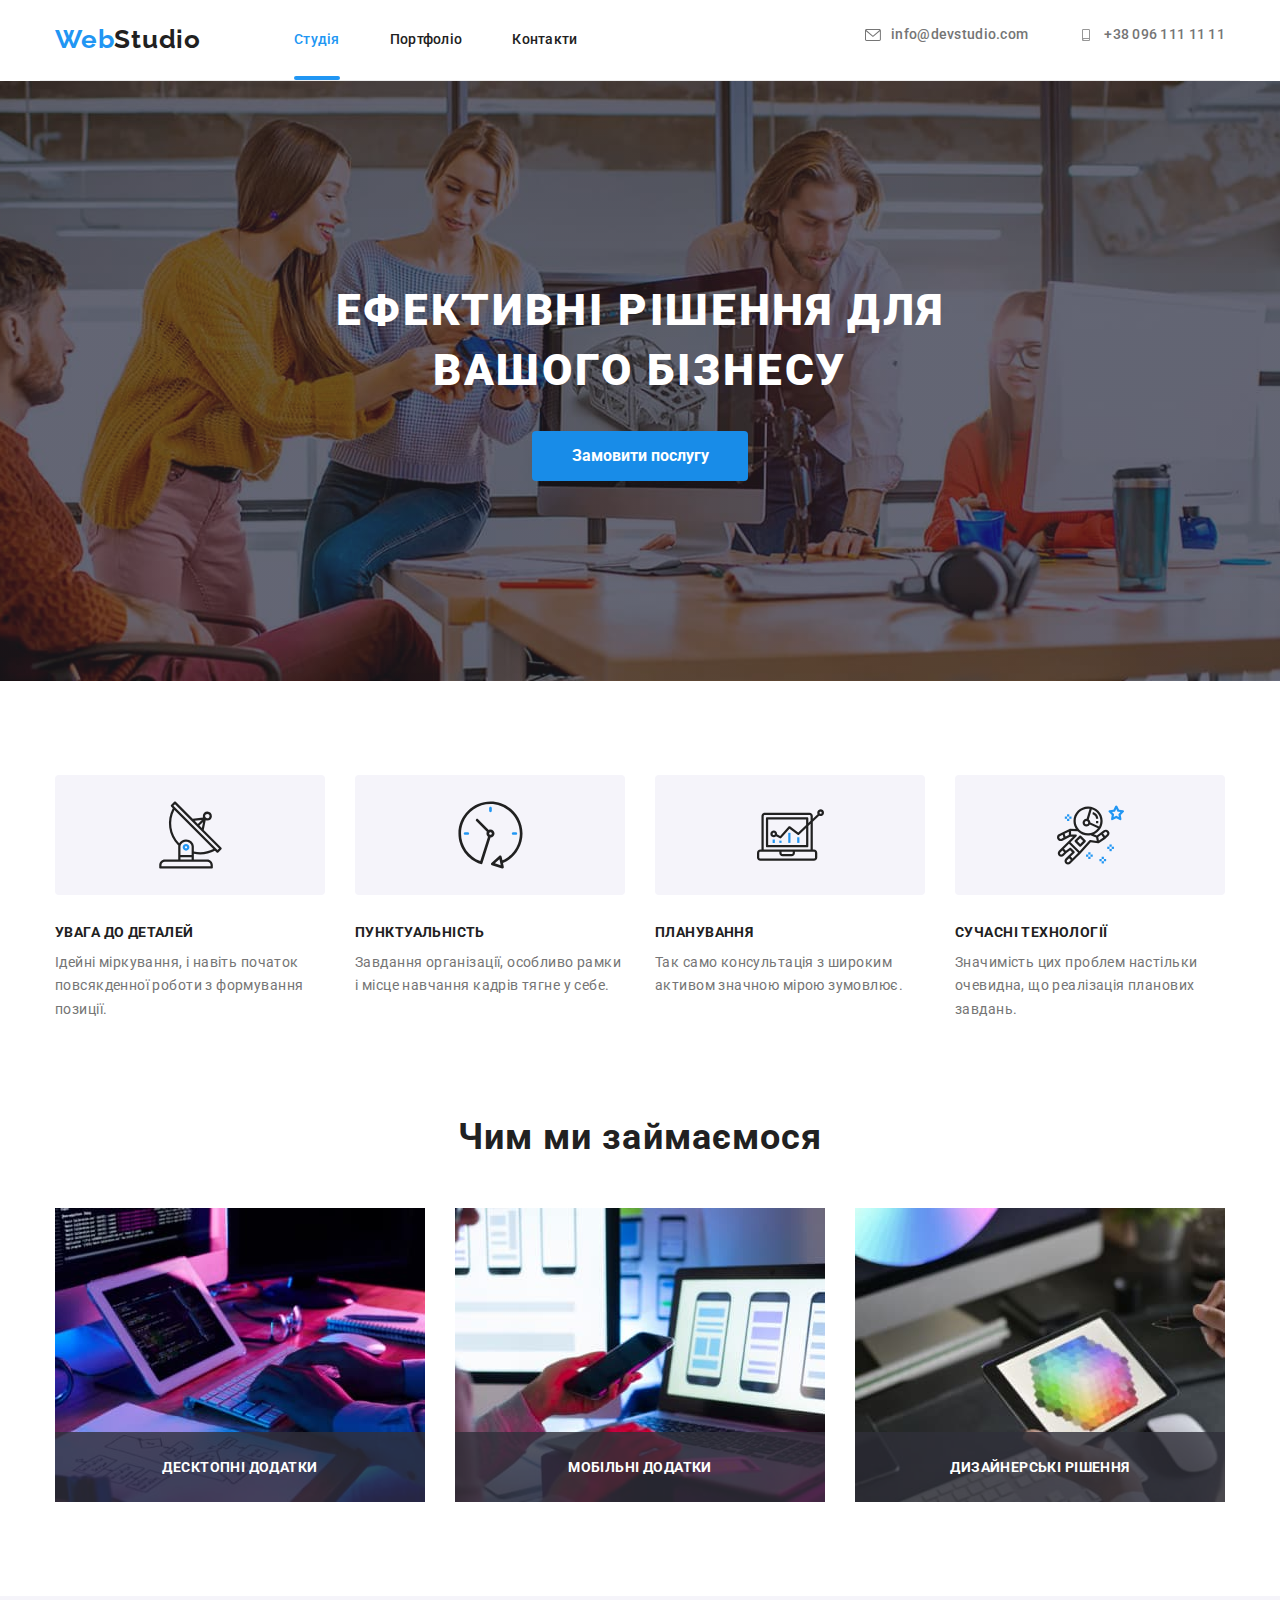
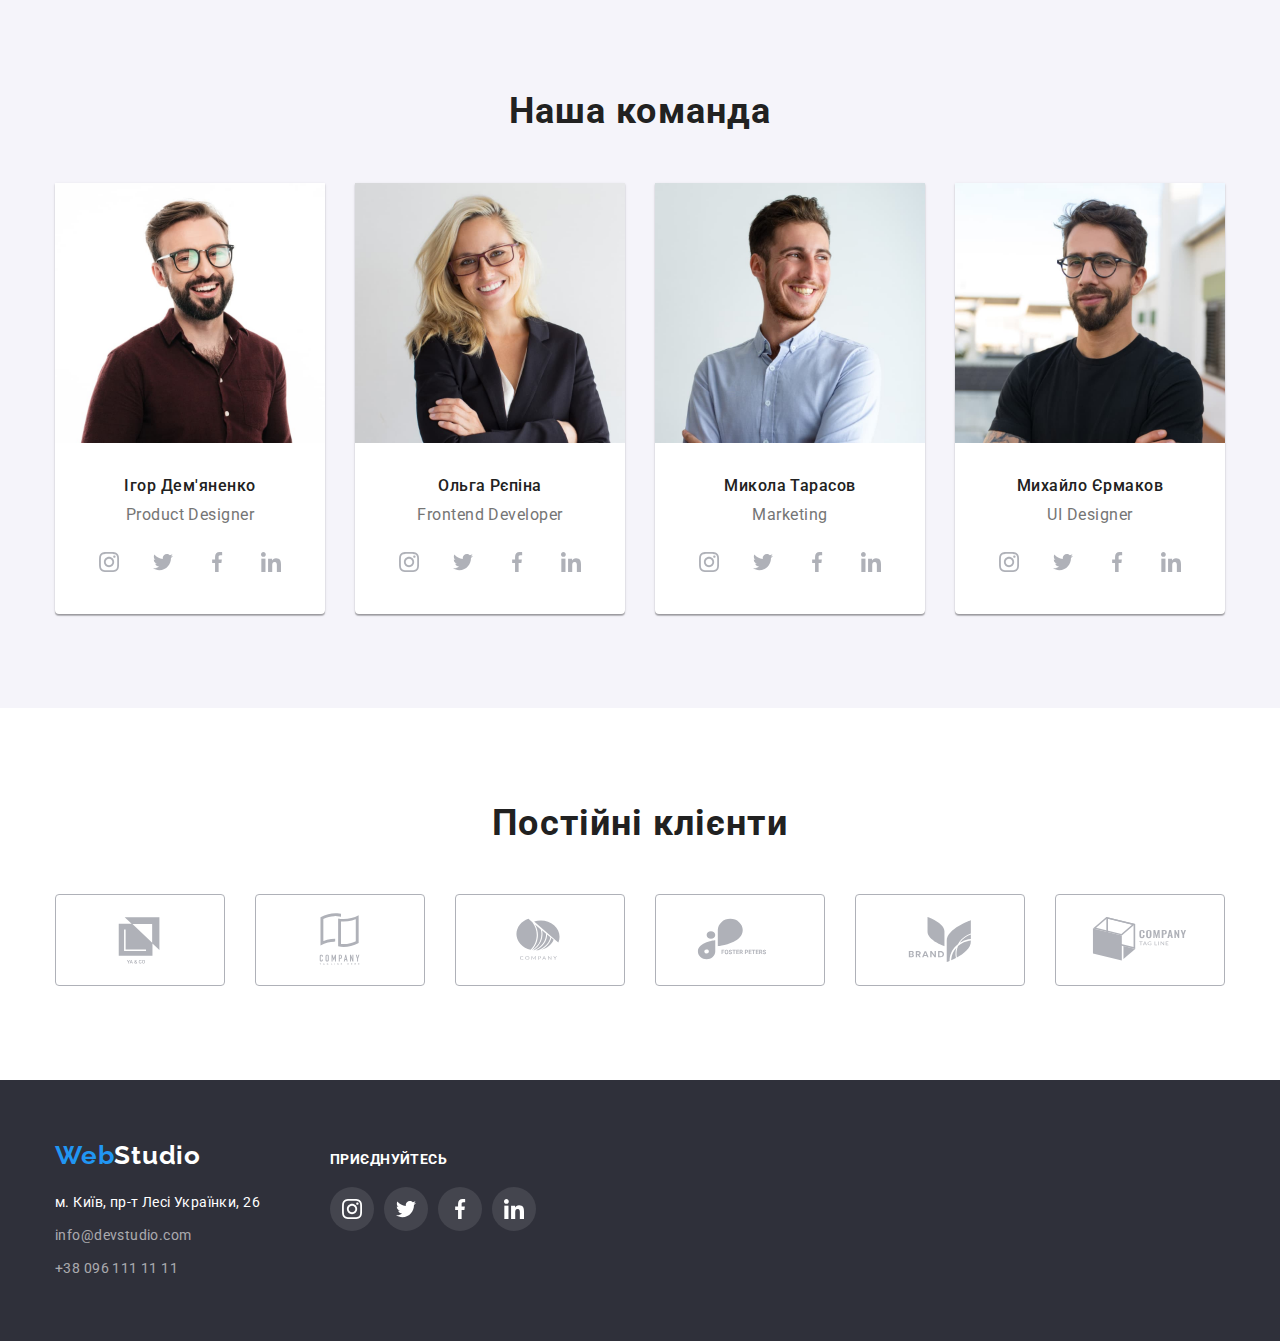
==== commit e6d7b730: "виправляє помилки дз-5" ====
--- a/index.html
+++ b/index.html
@@ -346,7 +346,7 @@
     </div>
     </div>
     </footer>
-    <div class="backdrop" data-modal>
+    <div class="backdrop is-hidden" data-modal>
         <div class="modal">
             <button class="close-modal" type="button" data-modal-close>
                 <svg class="modal-close-icon" width="18" height="18">
--- a/css/style.css
+++ b/css/style.css
@@ -229,20 +229,7 @@
     fill: var(--accent-color);
 }
 
-.contact-mail-footer:hover,
-.contact-mail-footer:focus {
-    color: var(--accent-color);
-}
-
-.contact-tel-footer:hover,
-.contact-tel-footer:focus {
-    color: var(--accent-color);
-}
-
-.contact-adress:hover,
-.contact-adress:focus{
-    color:var(--accent-color);
-}
+
 
 /*    Hero    */
 
@@ -290,6 +277,7 @@
     border: none;
 }
 
+
 /* work*/
 .benefits-img-list{
     display: flex;
@@ -418,6 +406,7 @@
 
 .svg-social {
     fill: #AFB1B8;
+    transition: fill 250ms var(--timing-function);
 }
 
 .social-link {
@@ -427,7 +416,7 @@
     width: 44px;
     height: 44px;
     border-radius: 50%;
-    transition: background-color 250ms var(--timing-function), fill 250ms var(--timing-function);
+    transition: background-color 250ms var(--timing-function);
 }
 
 .social-link:hover,
@@ -510,13 +499,14 @@
     height: 92px;
     border: 1px solid #AFB1B8;
     border-radius: 4px;
-    transition: fill 250ms var(--timing-function), border 250ms var(--timing-function);
+    transition: border 250ms var(--timing-function);
 }
 
 .client-svg {
     width: 106px;
     height: 60px;
     fill: #AFB1B8;
+    transition: fill 250ms var(--timing-function);
 }
 
 .client-link:hover .client-svg,
@@ -671,6 +661,7 @@
     line-height: 1.71;
     letter-spacing: 0.03em;
     color: rgba(255, 255, 255, 0.6);
+    transition: color 250ms var(--timing-function);
 }
 
 .contact-tel-footer {
@@ -679,7 +670,23 @@
     line-height: 1.71;
     letter-spacing: 0.03em;
     color: rgba(255, 255, 255, 0.6);
-}
+    transition: color 250ms var(--timing-function);
+}
+
+.contact-mail-footer:hover,
+.contact-mail-footer:focus {
+    color: var(--accent-color);
+}
+
+.contact-tel-footer:hover,
+.contact-tel-footer:focus {
+    color: var(--accent-color);
+}
+
+/*.contact-adress:hover,
+.contact-adress:focus {
+    color: var(--accent-color);
+}*/
 
 .logo-footer {
     font-family: 'Raleway';
@@ -752,6 +759,7 @@
     width: 100%;
     height: 100%;
     background: rgba(0, 0, 0, 0.2);
+    opacity: 1;
 
     transition: opacity 250ms var(--timing-function), visibility 250ms var(--timing-function);
 }
@@ -766,12 +774,17 @@
     position: absolute;
     top: 50%;
     left: 50%;
-    transform: translate(-50%, -50%);
+    transform: translate(-50%, -50%) scale(1);
     width: 528px;
     height: 581px;
     background: #FFFFFF;
     box-shadow: 0px 1px 3px rgba(0, 0, 0, 0.12), 0px 1px 1px rgba(0, 0, 0, 0.14), 0px 2px 1px rgba(0, 0, 0, 0.2);
     border-radius: 4px;
+    transition: transform 750ms var(--timing-function);
+}
+
+.backdrop.is-hidden .modal {
+    transform: translate(-50%, -50%) scale(0);
 }
 
 .close-modal {
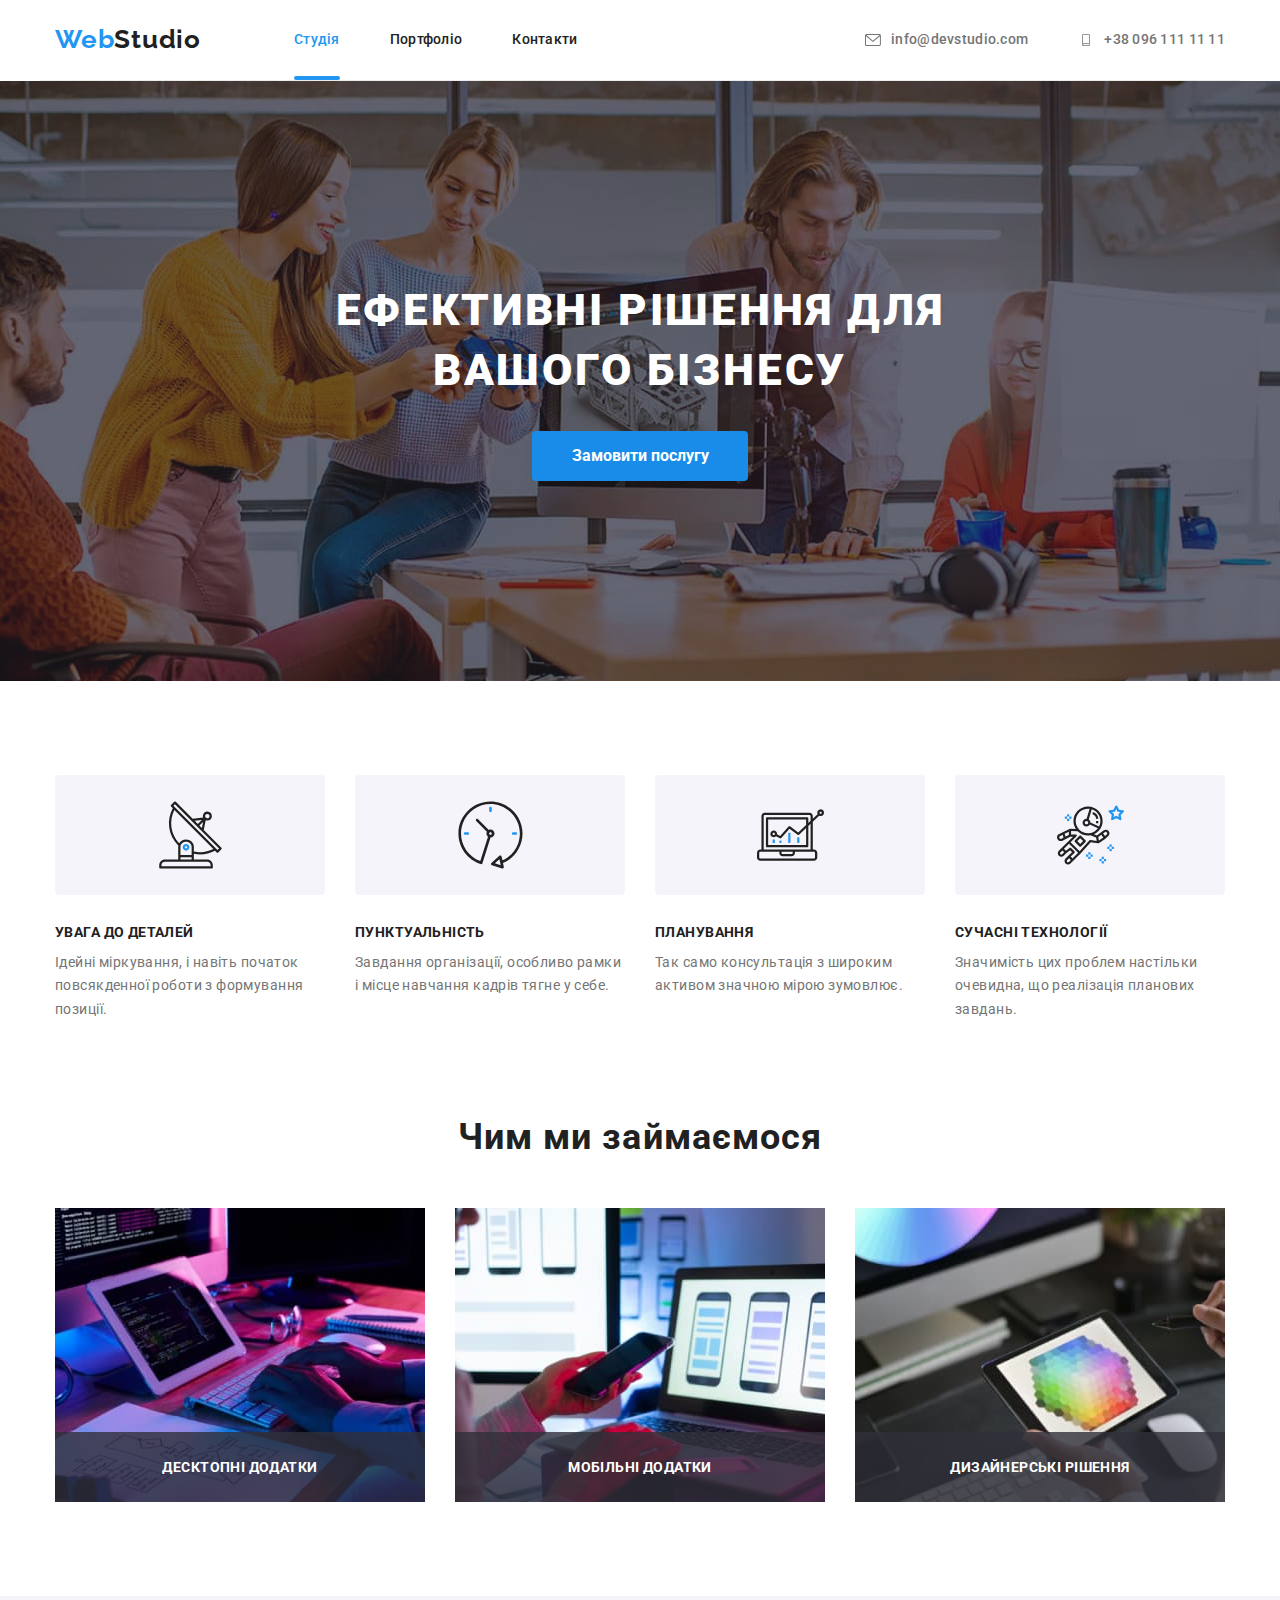
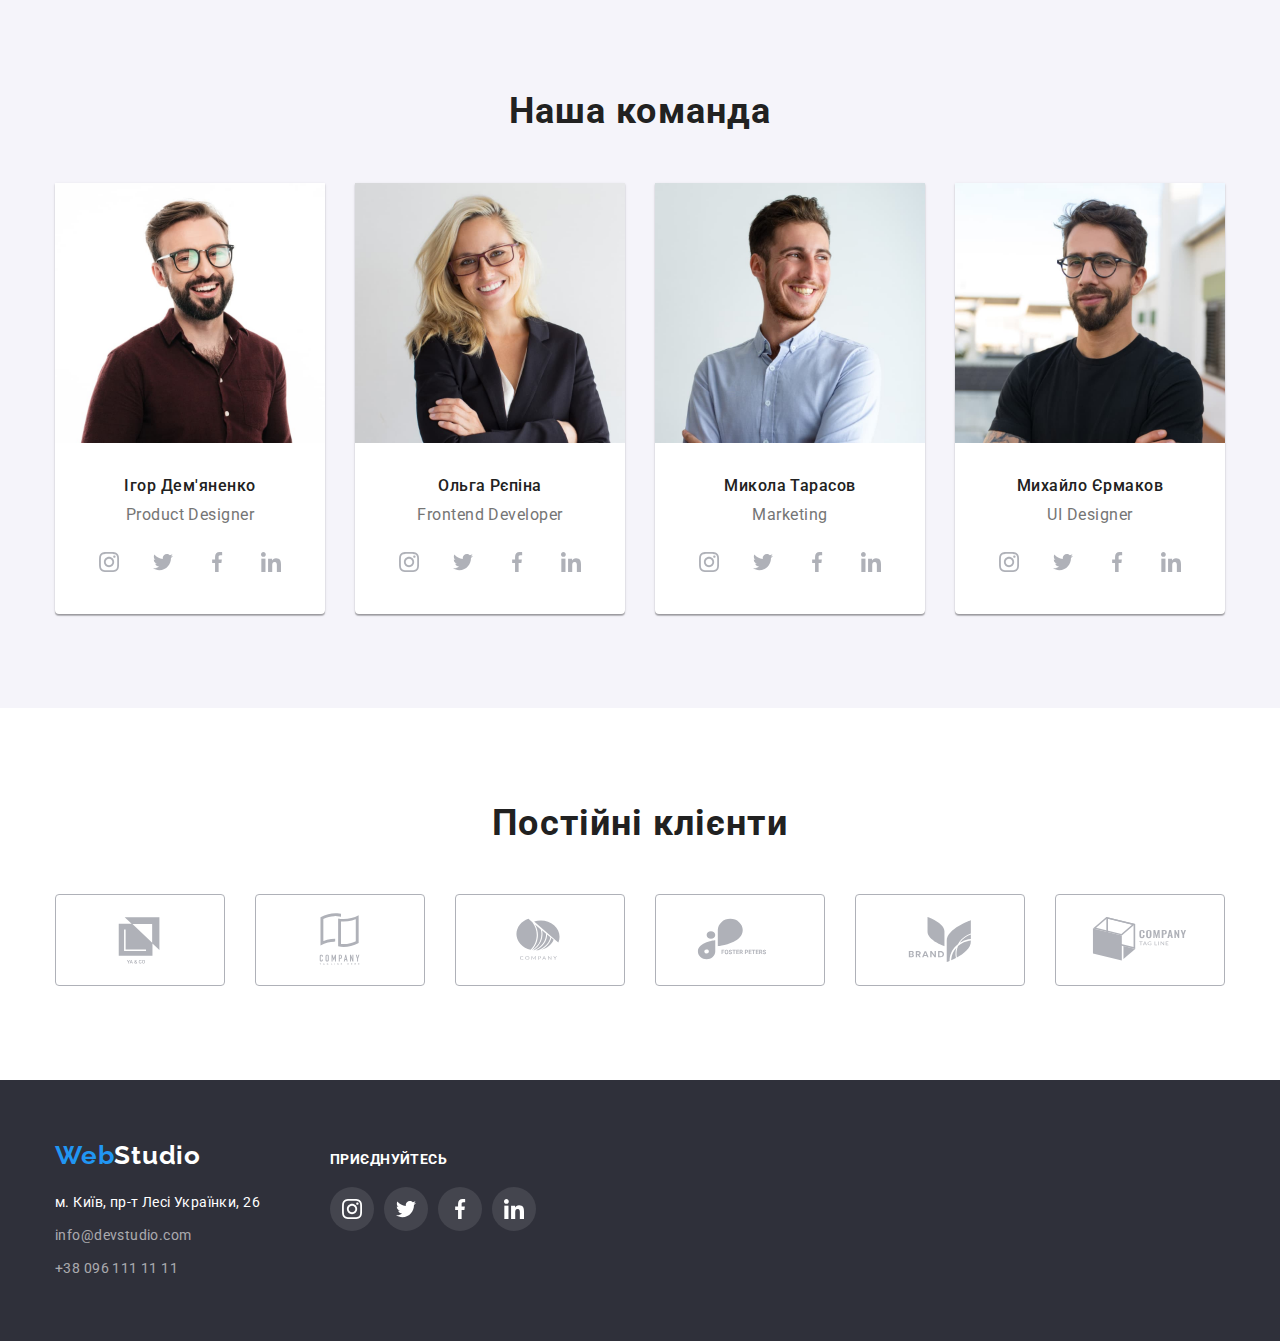
==== commit 1c3c3b06: "виправляє зауваження в портфоліо дз-5" ====
--- a/index.html
+++ b/index.html
@@ -304,11 +304,11 @@
         <a class="logo-footer link" href="./index.html">Web<span class="logo-white">Studio</span></a>
         <address class="footer-contact">
          <ul class="contact-footer list">
-            <li class="contact-item"><a class="contact-adress link" href="">м. Київ, пр-т Лесі Українки, 26</a>
-            </li>
-            <li class="contact-item"><a class="contact-mail-footer link" href="mailto:info@devstudio.com">info@devstudio.com</a>
-            </li>
-            <li class="contact-item"><a class="contact-tel-footer link" href="tel:+380961111111">+38 096 111 11 11</a>
+            <li class="footer-contact-item"><a class="contact-adress link" href="">м. Київ, пр-т Лесі Українки, 26</a>
+            </li>
+            <li class="footer-contact-item"><a class="contact-mail-footer link" href="mailto:info@devstudio.com">info@devstudio.com</a>
+            </li>
+            <li class="footer-contact-item"><a class="contact-tel-footer link" href="tel:+380961111111">+38 096 111 11 11</a>
             </li>
          </ul>
         </address>
--- a/css/style.css
+++ b/css/style.css
@@ -3,6 +3,7 @@
     --secondary-text-color: #212121;
     --background-color: #F5F5F5;
     --accent-color: #2196F3;
+    --accent-text-color: #FFFFFF;
     --timing-function: cubic-bezier(0.4, 0, 0.2, 1);
 
 }
@@ -78,11 +79,11 @@
 /*header*/
 
 .main-header {
-    background-color: #FFFFFF;
+    background-color: var(--accent-text-color);
 }
 
 .work {
-    background-color: #FFFFFF;
+    background-color: var(--accent-text-color);
 }
 
 .team {
@@ -112,7 +113,7 @@
 }
 
 .logo-white {
-    color: #FFFFFF;
+    color: var(--accent-text-color);
 }
 
 
@@ -151,6 +152,7 @@
 
 .svg-header {
     margin-right: 10px;
+    fill: currentColor
 }
 
 
@@ -199,8 +201,7 @@
     line-height: 1.14;
     letter-spacing: 0.02em;
     align-items: center;
-    fill: var(--primary-text-color);
-    transition: color 250ms var(--timing-function), fill 250ms var(--timing-function); 
+    transition: color 250ms var(--timing-function); 
 }
 
 .contact-tel {
@@ -211,8 +212,7 @@
     letter-spacing: 0.02em;
     display: flex;
     align-items: center;
-    fill: var(--primary-text-color);
-    transition: color 250ms var(--timing-function), fill 250ms var(--timing-function);
+    transition: color 250ms var(--timing-function);
 }
 
 
@@ -252,7 +252,7 @@
     font-weight: 900;
     font-size: 44px;
     line-height: 1.36;
-    color: #FFFFFF;
+    color: var(--accent-text-color);
     text-align: center;
     letter-spacing: 0.06em;
     text-transform: uppercase;
@@ -269,7 +269,7 @@
     font-weight: 700;
     font-size: 16px;
     line-height: 1.88;
-    color: #FFFFFF;
+    color: var(--accent-text-color);
     background-color: #188CE8;
     cursor: pointer;
     border: 216px 50px;
@@ -375,7 +375,7 @@
     display: flex;
     justify-content: center;
     align-items: center;
-    color:#FFFFFF;
+    color: var(--accent-text-color);
     font-weight: 700;
     text-align: center;
     letter-spacing: 0.03em;
@@ -426,7 +426,7 @@
 
 .social-link:hover .svg-social,
 .social-link:focus .svg-social {
-    fill: #FFFFFF;
+    fill: var(--accent-text-color);
 }
 
 .personal-svg {
@@ -438,7 +438,7 @@
 }
 
 .team-item {
-    background: #FFFFFF;
+    background: var(--accent-text-color);
         /* material shadow v1 */
     
     box-shadow: 0px 1px 3px rgba(0, 0, 0, 0.12), 0px 1px 1px rgba(0, 0, 0, 0.14), 0px 2px 1px rgba(0, 0, 0, 0.2);
@@ -543,7 +543,7 @@
     font-size: 18px;
     line-height: 1.56;
     letter-spacing: 0.03em;
-    color: #FFFFFF;
+    color: var(--accent-text-color);
     background-color: var(--accent-color);
     padding: 63px 24px;
     overflow-y: auto;
@@ -568,15 +568,21 @@
 .project-item {
     width: calc((100% - 60px)/ 3 );
     border: 1px solid #EEEEEE;
+    
+}
+
+.project-link {
+    display: block;
     transition: box-shadow 250ms var(--timing-function);
 }
 
-
-.project-item:hover {
+.project-link:hover,
+.project-link:focus {
     box-shadow: 0px 1px 1px rgba(0, 0, 0, 0.12), 0px 4px 4px rgba(0, 0, 0, 0.06), 1px 4px 6px rgba(0, 0, 0, 0.16);
 }
 
-.project-item:hover .overlay {
+.project-link:hover .overlay,
+.project-link:focus .overlay {
 transform: translateY(0%);
 }
 
@@ -598,13 +604,13 @@
 }
 
 .filter .current {
-    color: #FFFFFF;
+    color: var(--accent-text-color);
     background-color: var(--accent-color);
 }
 
 .button:hover,
 .button:focus {
-    color: #FFFFFF;
+    color: var(--accent-text-color);
     background-color: var(--accent-color);
     box-shadow: 0px 3px 1px rgba(0, 0, 0, 0.1), 0px 1px 2px rgba(0, 0, 0, 0.08), 0px 2px 2px rgba(0, 0, 0, 0.12);
 }
@@ -629,11 +635,12 @@
     padding-right: 24px;
     padding-left: 24px;
     padding-bottom: 20px;
+    color: var(--primary-text-color);
 }
 
 /* footer */
 
-.contact-item:not(:last-child) {
+.footer-contact-item:not(:last-child) {
     margin-bottom: 9px;
 }
 
@@ -642,7 +649,7 @@
     font-size: 14px;
     line-height: 1.71;
     letter-spacing: 0.03em;
-    color: #FFFFFF;
+    color: var(--accent-text-color);
 }
 
 .footer-contact {
@@ -720,7 +727,7 @@
     line-height: 16px;
     letter-spacing: 0.03em;
     text-transform: uppercase;
-    color: #FFFFFF;
+    color: var(--accent-text-color);
     margin-bottom: 20px;
 }
 
@@ -741,7 +748,7 @@
 }
 
 .svg-social-footer {
-    fill: #FFFFFF;
+    fill: var(--accent-text-color);
 }
 
 .social-link-footer:hover,
@@ -777,7 +784,7 @@
     transform: translate(-50%, -50%) scale(1);
     width: 528px;
     height: 581px;
-    background: #FFFFFF;
+    background: var(--accent-text-color);
     box-shadow: 0px 1px 3px rgba(0, 0, 0, 0.12), 0px 1px 1px rgba(0, 0, 0, 0.14), 0px 2px 1px rgba(0, 0, 0, 0.2);
     border-radius: 4px;
     transition: transform 750ms var(--timing-function);
